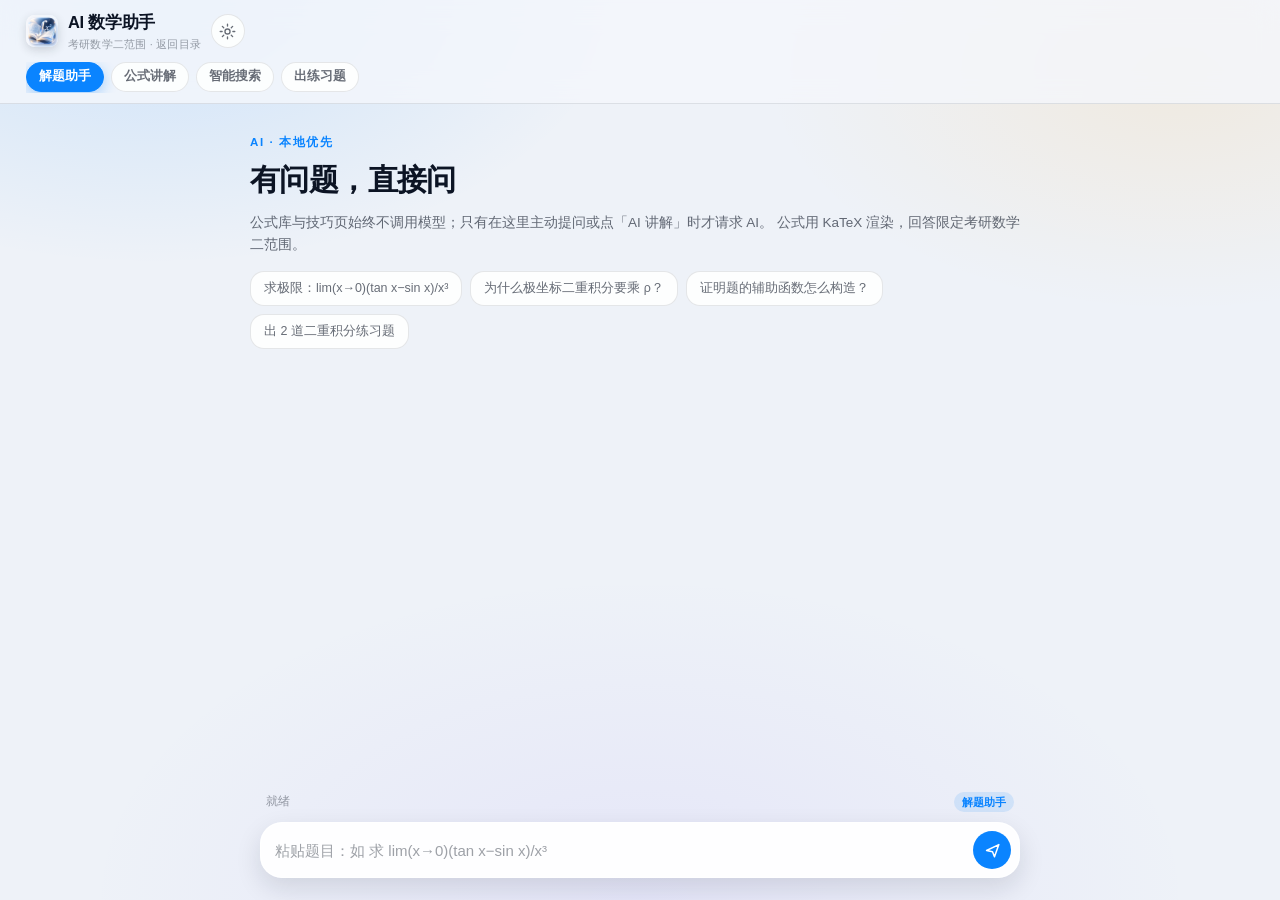
==== ai.html @ 8aa5bb27 "feat: 新增 AI 数学助手（公式讲解/解题/智能搜索/练习）+ 轻量代理（Node & Cloudflare Worker），密钥仅服务端；导航4tab、章节胶囊当前置顶、技巧页顶导航、动画限流" ====
<!DOCTYPE html>
<html lang="zh-CN">
<head>
  <meta charset="UTF-8">
  <meta name="viewport" content="width=device-width, initial-scale=1, viewport-fit=cover, maximum-scale=5">
  <title>AI 助手 · 考研数学二公式大全</title>
  <meta name="description" content="AI 数学学习助手：公式讲解、解题步骤、智能搜索与练习题生成（考研数学二范围）。">
  <meta name="format-detection" content="telephone=no">
  <meta name="apple-mobile-web-app-capable" content="yes">
  <meta name="mobile-web-app-capable" content="yes">
  <meta name="apple-mobile-web-app-status-bar-style" content="default">
  <meta name="apple-mobile-web-app-title" content="数学二公式">
  <link rel="manifest" href="manifest.webmanifest">
  <link rel="icon" type="image/png" href="assets/icon-180.png?v=3">
  <link rel="apple-touch-icon" sizes="180x180"
        href="https://jasonhan007.github.io/kaoyan-math2-formulas-v3/assets/icon-180.png?v=3">
  <meta name="theme-color" content="#eef2f8">
  <link rel="stylesheet" href="vendor/katex.min.css">
  <script defer src="vendor/katex.min.js"></script>
  <link rel="stylesheet" href="styles.css">
  <link rel="stylesheet" href="ai.css">
</head>
<body data-page="ai">

  <header class="topbar" id="topbar">
    <div class="topbar-row">
      <div class="brand">
        <a href="index.html" aria-label="返回目录" style="display:flex;align-items:center;gap:10px;color:inherit">
          <img class="brand-icon" src="assets/icon-180.png" alt="" width="32" height="32">
          <div>
            <h1>AI 数学助手</h1>
            <p class="sub">考研数学二范围 · 返回目录</p>
          </div>
        </a>
      </div>
      <button class="icon-btn" id="settingsBtn" aria-label="设置">
        <svg viewBox="0 0 24 24" width="19" height="19" fill="none" stroke="currentColor" stroke-width="1.7" stroke-linecap="round"><circle cx="12" cy="12" r="3.2"/><path d="M12 2.8v2.4M12 18.8v2.4M2.8 12h2.4M18.8 12h2.4M5.5 5.5l1.7 1.7M16.8 16.8l1.7 1.7M18.5 5.5l-1.7 1.7M7.2 16.8l-1.7 1.7"/></svg>
      </button>
    </div>
    <nav class="topbar-row chips-row" id="modeRow" aria-label="功能选择">
      <button class="chip active" data-mode="solve">解题助手</button>
      <button class="chip" data-mode="explain">公式讲解</button>
      <button class="chip" data-mode="search">智能搜索</button>
      <button class="chip" data-mode="practice">出练习题</button>
    </nav>
  </header>

  <main class="ai-main" id="chatLog">
    <div class="ai-intro">
      <p class="hero-kicker">AI · 本地优先</p>
      <h2>有问题，直接问</h2>
      <p class="ai-intro-desc">公式库与技巧页始终不调用模型；只有在这里主动提问或点「AI 讲解」时才请求 AI。
        公式用 KaTeX 渲染，回答限定考研数学二范围。</p>
      <div class="ai-examples" id="examples">
        <button data-fill="求极限：lim(x→0) (tan x − sin x)/x³">求极限：lim(x→0)(tan x−sin x)/x³</button>
        <button data-fill="为什么极坐标二重积分要乘 ρ？">为什么极坐标二重积分要乘 ρ？</button>
        <button data-fill="帮我讲清楚「辅助函数构造」在证明题里怎么用">证明题的辅助函数怎么构造？</button>
        <button data-fill="出 2 道二重积分的练习题">出 2 道二重积分练习题</button>
      </div>
    </div>
  </main>

  <div class="ai-statusbar">
    <span id="aiStatus">就绪</span>
    <span class="ai-status-right">
      <span class="ai-badge" id="modeBadge">解题助手</span>
      <span class="ai-badge" id="proxyBadge" hidden>模拟</span>
    </span>
  </div>

  <div class="ai-composer" id="composer">
    <div class="ai-composer-inner">
      <textarea id="aiInput" rows="1" placeholder="输入题目或问题…（⌘/Ctrl + Enter 发送）" spellcheck="false"></textarea>
      <button class="ai-send" id="sendBtn" aria-label="发送">
        <svg viewBox="0 0 24 24" width="19" height="19" fill="none" stroke="currentColor" stroke-width="1.9" stroke-linecap="round" stroke-linejoin="round"><path d="M4.5 12 20 4.5 14.5 20 12 13.5 4.5 12z"/></svg>
      </button>
      <button class="ai-stop" id="stopBtn" aria-label="停止" hidden>
        <svg viewBox="0 0 24 24" width="16" height="16" fill="currentColor"><rect x="7" y="7" width="10" height="10" rx="2"/></svg>
      </button>
    </div>
  </div>

  <nav class="tabbar" aria-label="主导航">
    <a class="tab" href="index.html">
      <svg viewBox="0 0 24 24" width="20" height="20" fill="none" stroke="currentColor" stroke-width="1.7" stroke-linecap="round" stroke-linejoin="round"><path d="M4.5 6.5h15M4.5 12h15M4.5 17.5h9"/></svg>
      <span>目录</span>
    </a>
    <a class="tab" href="tips.html">
      <svg viewBox="0 0 24 24" width="20" height="20" fill="none" stroke="currentColor" stroke-width="1.7" stroke-linecap="round" stroke-linejoin="round"><path d="M12 3.5v2M12 18.5v2M4.5 12h-2M21.5 12h-2M6.6 6.6 5.2 5.2M18.8 18.8l-1.4-1.4M17.4 6.6l1.4-1.4M5.2 18.8l1.4-1.4"/><circle cx="12" cy="12" r="3.6"/></svg>
      <span>技巧</span>
    </a>
    <a class="tab active" href="ai.html">
      <svg viewBox="0 0 24 24" width="20" height="20" fill="none" stroke="currentColor" stroke-width="1.7" stroke-linecap="round" stroke-linejoin="round"><path d="M12 4.2l1.7 4.4 4.4 1.7-4.4 1.7-1.7 4.4-1.7-4.4L5.9 10.3l4.4-1.7z"/><path d="M18.4 15.6l.8 2 2 .8-2 .8-.8 2-.8-2-2-.8 2-.8z"/></svg>
      <span>AI</span>
    </a>
    <a class="tab" href="favorites.html">
      <svg viewBox="0 0 24 24" width="20" height="20" fill="none" stroke="currentColor" stroke-width="1.7" stroke-linejoin="round"><path d="M12 20.3s-7.4-4.6-9.2-9A5.1 5.1 0 0 1 12 6.4a5.1 5.1 0 0 1 9.2 4.9c-1.8 4.4-9.2 9-9.2 9z"/></svg>
      <span>收藏</span>
      <em class="tab-badge" id="favBadge" hidden>0</em>
    </a>
  </nav>

  <!-- 设置弹层 -->
  <div class="sheet-mask" id="sheetMask" hidden></div>
  <div class="sheet" id="sheet" hidden aria-label="AI 设置">
    <div class="sheet-grip"></div>
    <div class="sheet-head">
      <h3>AI 设置</h3>
      <button class="ghost-btn" id="sheetClose">关闭</button>
    </div>
    <div class="sheet-body">
      <label class="field">
        <span>代理地址</span>
        <input id="cfgProxy" type="url" placeholder="留空 = 同源 /api/chat；线上填 https://你的worker.workers.dev/api/chat" autocomplete="off">
        <em>API Key 只保存在服务端；这里只填代理地址。</em>
      </label>
      <label class="field">
        <span>访问口令（可选）</span>
        <input id="cfgToken" type="text" placeholder="Worker 设置了 APP_TOKEN 时填写" autocomplete="off">
        <em>对应请求头 x-app-token，防止他人白用你的额度。</em>
      </label>
      <label class="field">
        <span>单次输出上限 max_tokens</span>
        <input id="cfgTokens" type="number" min="200" max="1200" step="100" value="800">
        <em>越大越贵越慢；公式讲解 600~800、解题 800~1000 足够。</em>
      </label>
      <div class="field-row">
        <button class="ghost-btn" id="clearCache">清空答案缓存</button>
        <button class="ghost-btn primary" id="saveCfg">保存</button>
      </div>
      <p class="field-note" id="cfgNote"></p>
    </div>
  </div>

  <script src="data.js"></script>
  <script src="ai.js"></script>
</body>
</html>
---- styles.css ----
/* ============================================================
   考研数学二公式大全 · 样式（浅色 · 简洁版）
   首页目录 / 章节页 / 收藏页 共用
   ============================================================ */

:root {
  --bg: #eef2f8;
  --bg-blob-1: rgba(10, 132, 255, 0.14);
  --bg-blob-2: rgba(255, 159, 10, 0.10);
  --bg-blob-3: rgba(120, 86, 255, 0.08);
  --ink: #0c1424;
  --ink-2: rgba(12, 20, 36, 0.62);
  --ink-3: rgba(12, 20, 36, 0.40);
  --card: rgba(255, 255, 255, 0.87);
  --card-border: rgba(255, 255, 255, 0.95);
  --hairline: rgba(12, 20, 36, 0.10);
  --glass: rgba(244, 247, 252, 0.80);
  --accent: #0a84ff;
  --accent-soft: rgba(10, 132, 255, 0.12);
  --gold: #ff9f0a;
  --gold-soft: rgba(255, 159, 10, 0.14);
  --teal: #30b0c7;
  --teal-soft: rgba(48, 176, 199, 0.14);
  --shadow: 0 4px 14px rgba(16, 24, 40, 0.08);
  --shadow-lg: 0 10px 26px rgba(16, 24, 40, 0.12);
  --tabbar-glass: rgba(255, 255, 255, 0.45);
  --tabbar-border: rgba(255, 255, 255, 0.6);
  --radius: 20px;
  --top-h: 120px;
  --sidebar-w: 236px;
  --tabbar-h: 62px;
  --font: -apple-system, BlinkMacSystemFont, "SF Pro Text", "SF Pro Display",
    "PingFang SC", "Hiragino Sans GB", "Microsoft YaHei", "Segoe UI", sans-serif;
}

* { box-sizing: border-box; -webkit-tap-highlight-color: transparent; }

[hidden] { display: none !important; }

html { scroll-behavior: smooth; }

/* 背景光斑直接画在 body（随根元素提升为画布背景，滚动时不重绘，避免 fixed 装饰层） */
body {
  margin: 0;
  font-family: var(--font);
  background-color: var(--bg);
  background-image:
    radial-gradient(52% 42% at 12% 0%, var(--bg-blob-1), transparent 70%),
    radial-gradient(46% 38% at 92% 8%, var(--bg-blob-2), transparent 70%),
    radial-gradient(60% 50% at 50% 100%, var(--bg-blob-3), transparent 72%);
  color: var(--ink);
  font-size: 15px;
  line-height: 1.55;
  -webkit-font-smoothing: antialiased;
  min-height: 100vh;
  overflow-x: hidden;
}

button { font-family: inherit; touch-action: manipulation; }

a { color: var(--accent); text-decoration: none; }

.chip, .dir-row, .tab, .fav-btn, .ghost-btn, .clear-btn { touch-action: manipulation; }

/* ============ 顶栏 ============ */
.topbar {
  position: sticky;
  top: 0;
  z-index: 50;
  background: var(--glass);
  -webkit-backdrop-filter: blur(14px);
  backdrop-filter: blur(14px);
  border-bottom: 0.5px solid var(--hairline);
  padding: calc(env(safe-area-inset-top, 0px) + 10px) 16px 10px;
}

.topbar-row { display: flex; align-items: center; gap: 10px; }

.brand { display: flex; align-items: center; gap: 10px; min-width: 0; }

.brand-icon {
  width: 32px;
  height: 32px;
  border-radius: 8.5px;
  box-shadow: 0 3px 10px rgba(16, 24, 40, 0.16);
}

.brand h1 {
  margin: 0;
  font-size: 16.5px;
  font-weight: 700;
  letter-spacing: -0.3px;
  white-space: nowrap;
  overflow: hidden;
  text-overflow: ellipsis;
}

.brand .sub {
  margin: 0;
  font-size: 11px;
  color: var(--ink-3);
  letter-spacing: 0.2px;
}

/* 搜索 */
.search-row { margin-top: 9px; }

.search-box {
  flex: 1;
  display: flex;
  align-items: center;
  gap: 7px;
  height: 36px;
  padding: 0 12px;
  border-radius: 12px;
  background: rgba(12, 20, 36, 0.06);
  border: 0.5px solid transparent;
  color: var(--ink-3);
  transition: background 0.2s, border-color 0.2s;
}

.search-box:focus-within {
  background: #ffffff;
  border-color: var(--accent);
}

.search-box input {
  flex: 1;
  min-width: 0;
  border: 0;
  outline: 0;
  background: transparent;
  color: var(--ink);
  font-size: 15px;
  font-family: inherit;
}

.search-box input::placeholder { color: var(--ink-3); }
.search-box input::-webkit-search-cancel-button { display: none; }

.clear-btn {
  border: 0;
  background: var(--ink-3);
  color: #fff;
  width: 17px;
  height: 17px;
  border-radius: 50%;
  display: grid;
  place-items: center;
  padding: 0;
  cursor: pointer;
}

.result-chip {
  flex-shrink: 0;
  font-size: 11.5px;
  font-weight: 600;
  color: var(--accent);
  background: var(--accent-soft);
  padding: 4px 9px;
  border-radius: 999px;
  white-space: nowrap;
}

/* 章节胶囊 */
.chips-row {
  margin-top: 9px;
  gap: 7px;
  overflow-x: auto;
  scrollbar-width: none;
  overscroll-behavior-x: contain;
  padding-bottom: 1px;
}

.chips-row::-webkit-scrollbar { display: none; }

.chip {
  flex-shrink: 0;
  border: 0.5px solid var(--hairline);
  background: var(--card);
  color: var(--ink-2);
  font-size: 12.5px;
  font-weight: 600;
  padding: 5.5px 12px;
  border-radius: 999px;
  cursor: pointer;
  transition: background-color 0.2s ease, color 0.2s ease, border-color 0.2s ease, transform 0.15s ease;
  white-space: nowrap;
}

.chip:active { transform: scale(0.95); }

.chip.active {
  background: var(--accent);
  border-color: var(--accent);
  color: #fff;
  box-shadow: 0 4px 14px rgba(10, 132, 255, 0.32);
}

/* ============ 布局 ============ */
.layout {
  max-width: 1180px;
  margin: 0 auto;
  display: flex;
  gap: 30px;
  padding: 0 18px;
}

.content {
  flex: 1;
  min-width: 0;
  max-width: 800px;
  margin: 0 auto;
  padding-bottom: calc(var(--tabbar-h) + 46px + env(safe-area-inset-bottom, 0px));
}

/* ============ 首页 ============ */
.hero { padding: 34px 4px 6px; }

.hero-kicker {
  margin: 0 0 6px;
  font-size: 11.5px;
  font-weight: 700;
  letter-spacing: 1.6px;
  color: var(--accent);
}

.hero h1 {
  margin: 0 0 8px;
  font-size: 30px;
  line-height: 1.18;
  letter-spacing: -0.7px;
  font-weight: 800;
}

.hero-desc {
  margin: 0;
  font-size: 14px;
  color: var(--ink-2);
}

.hero-stats { display: flex; gap: 8px; margin-top: 14px; flex-wrap: wrap; }

.stat {
  font-size: 12px;
  color: var(--ink-2);
  background: var(--card);
  border: 0.5px solid var(--card-border);
  padding: 5px 12px;
  border-radius: 999px;
  box-shadow: var(--shadow);
}

.stat b { color: var(--accent); font-weight: 800; margin-right: 2px; }

/* 目录 */
.directory { margin-top: 26px; }

.dir-group { margin-bottom: 26px; }

.dir-group h2 {
  margin: 0 0 4px;
  padding: 0 6px;
  font-size: 13px;
  font-weight: 800;
  letter-spacing: 1.4px;
  color: var(--ink-3);
}

.dir-row {
  display: flex;
  align-items: center;
  gap: 13px;
  padding: 15px 16px;
  margin-top: 10px;
  background: var(--card);
  border: 0.5px solid var(--card-border);
  border-radius: var(--radius);
  box-shadow: var(--shadow);
  color: var(--ink);
  transition: transform 0.18s ease, box-shadow 0.18s ease;
}

.dir-row:active { transform: scale(0.985); }

@media (hover: hover) {
  .dir-row:hover { box-shadow: var(--shadow-lg); }
}

.dir-num {
  flex-shrink: 0;
  width: 34px;
  height: 34px;
  border-radius: 11px;
  background: var(--accent-soft);
  color: var(--accent);
  font-size: 13px;
  font-weight: 800;
  display: grid;
  place-items: center;
  font-variant-numeric: tabular-nums;
}

.dir-main { flex: 1; min-width: 0; }

.dir-main b {
  display: block;
  font-size: 15.5px;
  font-weight: 700;
  letter-spacing: -0.2px;
}

.dir-main em {
  font-style: normal;
  font-size: 12px;
  color: var(--ink-3);
}

.dir-count {
  font-size: 12.5px;
  color: var(--ink-3);
  font-variant-numeric: tabular-nums;
  white-space: nowrap;
}

.dir-chevron { color: var(--ink-3); flex-shrink: 0; }

.dir-num.tip { background: var(--gold-soft); color: var(--gold); }
.dir-num.ai { background: var(--accent-soft); color: var(--accent); font-size: 11px; letter-spacing: 0.5px; }

/* 卡片上的 AI 讲解按钮 */
.card-ai {
  flex-shrink: 0;
  width: 26px;
  height: 26px;
  margin: -2px 2px 0 0;
  border-radius: 50%;
  background: var(--accent-soft);
  color: var(--accent);
  display: grid;
  place-items: center;
  touch-action: manipulation;
  transition: transform 0.15s ease, background 0.2s ease;
}

.card-ai:active { transform: scale(0.88); }

@media (hover: hover) {
  .card-ai:hover { background: var(--accent); color: #fff; }
}

/* ============ 做题技巧 ============ */
.tip-group { margin-top: 26px; scroll-margin-top: calc(var(--top-h) + 14px); }

.tip-head {
  display: flex;
  align-items: baseline;
  gap: 10px;
  padding: 0 4px 6px;
}

.tip-head h2 {
  margin: 0;
  font-size: 20px;
  font-weight: 800;
  letter-spacing: -0.4px;
}

.tip-note {
  font-size: 11.5px;
  font-weight: 600;
  color: var(--accent);
  background: var(--accent-soft);
  padding: 2.5px 9px;
  border-radius: 999px;
}

.tip-sub {
  margin: 6px 0 0;
  font-size: 12.5px;
  color: var(--ink-3);
}

.tip-steps {
  margin: 9px 0 0;
  padding-left: 1.15em;
  font-size: 13.5px;
  line-height: 1.68;
  color: var(--ink-2);
}

.tip-steps li { margin: 5px 0; }

.tip-steps li::marker { color: var(--accent); font-weight: 700; }

/* ============ 页面小标题（章节页 / 收藏页） ============ */
.page-head { padding: 24px 4px 2px; }

.page-head .crumb {
  margin: 0 0 4px;
  font-size: 12px;
  font-weight: 700;
  letter-spacing: 1.2px;
  color: var(--accent);
}

.page-head h2 {
  margin: 0;
  font-size: 25px;
  font-weight: 800;
  letter-spacing: -0.5px;
}

.page-head .meta {
  margin: 5px 0 0;
  font-size: 13px;
  color: var(--ink-3);
}

.banner {
  margin: 14px 0 0;
  padding: 11px 14px;
  border-radius: 14px;
  background: var(--gold-soft);
  color: var(--ink-2);
  font-size: 13px;
  border: 0.5px solid var(--hairline);
}

/* ============ 公式卡片 ============ */
.cards { display: flex; flex-direction: column; gap: 13px; margin-top: 16px; }

.card {
  background: var(--card);
  border: 0.5px solid var(--card-border);
  border-radius: var(--radius);
  padding: 15px 16px 14px;
  box-shadow: var(--shadow);
  /* 屏外卡片跳过渲染（不支持的浏览器自动忽略），首屏更快 */
  content-visibility: auto;
  contain-intrinsic-size: auto 380px;
  opacity: 0;
  transform: translateY(12px);
  animation: fadeUp 0.45s cubic-bezier(0.22, 0.9, 0.3, 1) forwards;
  scroll-margin-top: calc(var(--top-h) + 44px);
}

@keyframes fadeUp { to { opacity: 1; transform: none; } }

@media (prefers-reduced-motion: reduce) {
  .card { animation: none; opacity: 1; transform: none; }
  html { scroll-behavior: auto; }
}

.card-head { display: flex; align-items: flex-start; gap: 10px; }

.card-idx {
  flex-shrink: 0;
  min-width: 26px;
  height: 22px;
  padding: 0 6px;
  border-radius: 7px;
  background: var(--accent-soft);
  color: var(--accent);
  font-size: 11.5px;
  font-weight: 800;
  display: grid;
  place-items: center;
  font-variant-numeric: tabular-nums;
  margin-top: 1px;
}

.card-name {
  margin: 0;
  flex: 1;
  font-size: 15px;
  font-weight: 700;
  letter-spacing: -0.2px;
  line-height: 1.4;
}

.fav-btn {
  flex-shrink: 0;
  border: 0;
  background: transparent;
  color: var(--ink-3);
  width: 30px;
  height: 30px;
  margin: -4px -6px 0 0;
  display: grid;
  place-items: center;
  cursor: pointer;
  transition: transform 0.2s, color 0.2s;
}

.fav-btn:active { transform: scale(0.82); }
.fav-btn.on { color: var(--gold); }
.fav-btn.on svg path { fill: var(--gold); }
.fav-btn.pop { animation: pop 0.4s cubic-bezier(0.3, 1.6, 0.5, 1); }

@keyframes pop { 40% { transform: scale(1.3); } }

.src-link {
  display: inline-block;
  margin-top: 8px;
  font-size: 12px;
  color: var(--accent);
  background: var(--accent-soft);
  padding: 3px 10px;
  border-radius: 999px;
}

/* 公式 */
.formula {
  position: relative;
  margin-top: 9px;
  padding: 11px 10px 8px;
  border-radius: 14px;
  background: rgba(12, 20, 36, 0.045);
  overflow-x: auto;
  overflow-y: hidden;
  -webkit-overflow-scrolling: touch;
}

.formula .katex-display {
  margin: 0.35em 0;
  overflow-x: auto;
  overflow-y: hidden;
  padding: 2px 2px 4px;
  text-align: left;
}

.formula .katex { font-size: 1.06em; }
.formula .katex-display > .katex { white-space: nowrap; text-align: left; }
.formula .raw { font-size: 13px; color: var(--ink-2); white-space: pre-wrap; word-break: break-all; }

.formula.ovf::after {
  content: "";
  position: absolute;
  top: 0;
  right: 0;
  bottom: 0;
  width: 34px;
  pointer-events: none;
  border-radius: 0 14px 14px 0;
  background: linear-gradient(to left, rgba(242, 245, 250, 0.95), rgba(242, 245, 250, 0));
}

/* 条件 / 易错 */
.note {
  margin: 9px 0 0;
  font-size: 13px;
  line-height: 1.62;
  color: var(--ink-2);
  display: flex;
  gap: 8px;
  align-items: flex-start;
}

.note .tag {
  flex-shrink: 0;
  font-size: 10.5px;
  font-weight: 800;
  padding: 2.5px 7px;
  border-radius: 6px;
  letter-spacing: 0.5px;
  margin-top: 2px;
}

.note.cond .tag { background: var(--teal-soft); color: var(--teal); }
.note.warn { color: var(--ink); }
.note.warn .tag { background: var(--gold-soft); color: var(--gold); }

mark {
  background: rgba(255, 159, 10, 0.35);
  color: inherit;
  border-radius: 3px;
  padding: 0 1px;
}

/* ============ 空状态 / 页脚 ============ */
.empty {
  text-align: center;
  padding: 70px 20px;
  color: var(--ink-3);
}

.empty p { margin: 12px 0 16px; font-size: 15px; }

.ghost-btn {
  display: inline-block;
  border: 0.5px solid var(--hairline);
  background: var(--card);
  color: var(--accent);
  font-size: 13.5px;
  font-weight: 600;
  padding: 8px 18px;
  border-radius: 999px;
  cursor: pointer;
  text-decoration: none;
}

.ghost-btn:active { transform: scale(0.96); }

.page-foot {
  margin-top: 44px;
  padding: 18px 6px 8px;
  border-top: 0.5px solid var(--hairline);
  font-size: 12px;
  color: var(--ink-3);
  text-align: center;
}

.page-foot p { margin: 3px 0; }

/* ============ 桌面侧栏目录 ============ */
.toc {
  display: none;
  width: var(--sidebar-w);
  flex-shrink: 0;
  position: sticky;
  top: calc(var(--top-h) + 14px);
  align-self: flex-start;
  max-height: calc(100vh - var(--top-h) - 30px);
  overflow-y: auto;
  scrollbar-width: thin;
  padding: 14px 0 20px;
}

.toc-title {
  font-size: 11px;
  font-weight: 800;
  letter-spacing: 1.4px;
  color: var(--ink-3);
  margin: 0 0 8px 10px;
}

.toc-group {
  margin: 14px 0 5px;
  padding: 0 10px;
  font-size: 11.5px;
  font-weight: 800;
  color: var(--ink);
  letter-spacing: 0.6px;
}

.toc a {
  display: flex;
  align-items: center;
  gap: 8px;
  padding: 7px 10px;
  border-radius: 10px;
  color: var(--ink-2);
  font-size: 13.5px;
  font-weight: 500;
  transition: all 0.18s;
}

.toc a:hover { background: var(--card); color: var(--ink); }

.toc a.active {
  background: var(--accent-soft);
  color: var(--accent);
  font-weight: 700;
}

/* ============ 底部胶囊 dock ============ */
.tabbar {
  position: fixed;
  left: 50%;
  transform: translateX(-50%);
  bottom: calc(10px + env(safe-area-inset-bottom, 0px));
  width: min(340px, calc(100% - 32px));
  height: var(--tabbar-h);
  display: flex;
  z-index: 60;
  background: var(--tabbar-glass);
  -webkit-backdrop-filter: blur(16px);
  backdrop-filter: blur(16px);
  border: 0.5px solid var(--tabbar-border);
  border-radius: 999px;
  box-shadow: var(--shadow-lg);
  padding: 6px;
}

.tab {
  flex: 1;
  border: 0;
  background: transparent;
  color: var(--ink-3);
  display: flex;
  flex-direction: column;
  align-items: center;
  justify-content: center;
  gap: 1px;
  font-size: 10.5px;
  font-weight: 600;
  border-radius: 999px;
  cursor: pointer;
  position: relative;
  transition: color 0.2s, background 0.25s;
  text-decoration: none;
}

.tab.active {
  color: var(--accent);
  background: var(--accent-soft);
}

.tab-badge {
  position: absolute;
  top: 5px;
  right: calc(50% - 26px);
  min-width: 15px;
  height: 15px;
  padding: 0 4px;
  border-radius: 999px;
  background: var(--gold);
  color: #fff;
  font-size: 9.5px;
  font-weight: 800;
  font-style: normal;
  display: grid;
  place-items: center;
}

/* ============ 响应式 ============ */
@media (min-width: 768px) {
  .hero h1 { font-size: 34px; }
  .content { max-width: 720px; }
  .card { padding: 17px 19px 16px; }
  .formula .katex { font-size: 1.1em; }
}

@media (min-width: 1024px) {
  .topbar { padding-left: 26px; padding-right: 26px; }
  .layout { padding: 0 26px; gap: 34px; }
  .toc { display: block; }
  .tabbar { display: none; }
  .content { padding-bottom: 60px; max-width: 760px; margin: 0; }
  .layout.no-toc .content { margin: 0 auto; max-width: 820px; }
}

@media (max-width: 400px) {
  .brand h1 { font-size: 15.5px; }
  .hero h1 { font-size: 26px; }
}
---- ai.css ----
/* ============================================================
   AI 数学助手 · 样式（延续 iOS 风格，尽量轻量）
   ============================================================ */

.icon-btn {
  width: 34px;
  height: 34px;
  border-radius: 50%;
  border: 0.5px solid var(--hairline);
  background: var(--card);
  color: var(--ink-2);
  display: grid;
  place-items: center;
  cursor: pointer;
  touch-action: manipulation;
  transition: transform 0.18s ease, background 0.2s ease;
}
.icon-btn:active { transform: scale(0.9); }

/* 模式胶囊行复用 .chips-row */
#modeRow .chip.active { background: var(--accent); color: #fff; }

/* ---------------- 主区 ---------------- */
.ai-main {
  max-width: 820px;
  margin: 0 auto;
  padding: 18px 16px 240px;
}

.ai-intro { padding: 12px 4px 4px; }

.ai-intro h2 {
  margin: 4px 0 8px;
  font-size: 26px;
  letter-spacing: -0.6px;
  font-weight: 800;
}

.ai-intro-desc {
  margin: 0;
  font-size: 13.5px;
  color: var(--ink-2);
  line-height: 1.66;
}

.ai-examples {
  display: flex;
  flex-wrap: wrap;
  gap: 8px;
  margin-top: 14px;
}

.ai-examples button {
  border: 0.5px solid var(--hairline);
  background: var(--card);
  color: var(--ink-2);
  font-size: 12.5px;
  padding: 8px 13px;
  border-radius: 14px;
  cursor: pointer;
  text-align: left;
  touch-action: manipulation;
  transition: transform 0.15s ease, background 0.2s ease;
}
.ai-examples button:active { transform: scale(0.97); background: var(--accent-soft); }

/* ---------------- 消息 ---------------- */
.msg { display: flex; margin-top: 14px; }
.msg-user { justify-content: flex-end; }

.bubble {
  max-width: 92%;
  border-radius: 18px;
  padding: 11px 14px;
  font-size: 14.5px;
  line-height: 1.7;
  word-break: break-word;
  overflow-wrap: anywhere;
}

.msg-user .bubble {
  background: var(--accent);
  color: #fff;
  border-bottom-right-radius: 6px;
  white-space: pre-wrap;
}

.msg-ai .bubble {
  background: var(--card);
  border: 0.5px solid var(--card-border);
  box-shadow: var(--shadow);
  border-bottom-left-radius: 6px;
  max-width: 100%;
  width: 100%;
}

.msg-body { font-size: 14.5px; line-height: 1.72; }
.msg-body p, .md-p { margin: 0 0 9px; }
.msg-body p:last-child { margin-bottom: 0; }

.md-list { margin: 0 0 9px; padding-left: 1.2em; }
.md-list li { margin: 4px 0; }
.md-list li::marker { color: var(--accent); font-weight: 700; }

.md-inline-math { white-space: nowrap; }
.md-block-math {
  margin: 6px 0 10px;
  overflow-x: auto;
  overflow-y: hidden;
  padding: 2px 0 4px;
  -webkit-overflow-scrolling: touch;
}
.md-block-math .katex-display { margin: 0.2em 0; text-align: left; }

.msg-stream {
  white-space: pre-wrap;
  color: var(--ink-2);
  font-size: 14px;
  line-height: 1.7;
}

.msg-info {
  margin-top: 8px;
  padding-top: 7px;
  border-top: 0.5px solid var(--hairline);
  font-size: 11.5px;
  color: var(--ink-3);
  font-variant-numeric: tabular-nums;
}

.msg-error {
  color: #c0392b;
  font-size: 13.5px;
  line-height: 1.6;
}
.msg-error-detail {
  margin-top: 6px;
  font-size: 11.5px;
  color: var(--ink-3);
  word-break: break-all;
}

/* 本地命中结果 */
.local-head {
  margin: 0 0 8px;
  font-size: 12.5px;
  font-weight: 700;
  color: var(--teal);
}

.local-card {
  display: flex;
  flex-direction: column;
  gap: 2px;
  padding: 10px 12px;
  margin-bottom: 8px;
  border-radius: 14px;
  background: rgba(12, 20, 36, 0.045);
  color: var(--ink);
  text-decoration: none;
}
.local-card b { font-size: 14px; }
.local-card em { font-style: normal; font-size: 11.5px; color: var(--ink-3); }
.local-snip { font-size: 12.5px; color: var(--ink-2); }

.local-ask { margin-top: 4px; }

/* ---------------- 状态条 ---------------- */
.ai-statusbar {
  position: fixed;
  left: 50%;
  transform: translateX(-50%);
  bottom: calc(var(--tabbar-h) + 16px + env(safe-area-inset-bottom, 0px));
  width: min(820px, calc(100% - 24px));
  display: flex;
  align-items: center;
  justify-content: space-between;
  gap: 8px;
  padding: 0 6px;
  font-size: 11.5px;
  color: var(--ink-3);
  pointer-events: none;
  z-index: 45;
}

.ai-status-right { display: flex; gap: 6px; }

.ai-badge {
  font-size: 10.5px;
  font-weight: 700;
  padding: 2px 8px;
  border-radius: 999px;
  background: var(--accent-soft);
  color: var(--accent);
}
.ai-badge[hidden] { display: none !important; }

/* ---------------- 输入区 ---------------- */
.ai-composer {
  position: fixed;
  left: 50%;
  transform: translateX(-50%);
  bottom: calc(var(--tabbar-h) + 26px + env(safe-area-inset-bottom, 0px));
  width: min(820px, calc(100% - 20px));
  z-index: 55;
}

.ai-composer-inner {
  display: flex;
  align-items: flex-end;
  gap: 8px;
  padding: 8px 8px 8px 14px;
  border-radius: 22px;
  background: rgba(255, 255, 255, 0.94);
  border: 0.5px solid var(--card-border);
  box-shadow: var(--shadow-lg);
}

.ai-composer textarea {
  flex: 1;
  border: 0;
  outline: 0;
  resize: none;
  background: transparent;
  font-family: inherit;
  font-size: 15px;
  line-height: 1.5;
  color: var(--ink);
  max-height: 140px;
  padding: 7px 0;
}

.ai-composer textarea::placeholder { color: var(--ink-3); }

.ai-send, .ai-stop {
  flex-shrink: 0;
  width: 38px;
  height: 38px;
  border-radius: 50%;
  border: 0;
  display: grid;
  place-items: center;
  cursor: pointer;
  touch-action: manipulation;
  transition: transform 0.15s ease;
}
.ai-send { background: var(--accent); color: #fff; }
.ai-stop { background: var(--ink-3); color: #fff; }
.ai-send:active, .ai-stop:active { transform: scale(0.9); }

/* ---------------- 设置弹层 ---------------- */
.sheet-mask {
  position: fixed;
  inset: 0;
  background: rgba(4, 8, 16, 0.42);
  z-index: 70;
  animation: aiFade 0.22s ease;
}
.sheet {
  position: fixed;
  left: 0;
  right: 0;
  bottom: 0;
  z-index: 71;
  background: var(--card-solid, #fff);
  border-radius: 22px 22px 0 0;
  padding: 8px 18px calc(20px + env(safe-area-inset-bottom, 0px));
  max-height: 82vh;
  display: flex;
  flex-direction: column;
  animation: aiUp 0.3s cubic-bezier(0.22, 0.9, 0.3, 1);
}
.sheet-grip {
  width: 38px;
  height: 4.5px;
  border-radius: 3px;
  background: var(--hairline);
  margin: 4px auto 8px;
}
.sheet-head {
  display: flex;
  align-items: center;
  justify-content: space-between;
  padding-bottom: 8px;
  border-bottom: 0.5px solid var(--hairline);
}
.sheet-head h3 { margin: 0; font-size: 17px; font-weight: 700; }
.sheet-body { overflow-y: auto; padding: 12px 2px 4px; }

.field { display: block; margin-bottom: 16px; }
.field > span { display: block; font-size: 13px; font-weight: 700; margin-bottom: 6px; }
.field input {
  width: 100%;
  box-sizing: border-box;
  border: 0.5px solid var(--hairline);
  border-radius: 12px;
  padding: 10px 12px;
  font-size: 14px;
  font-family: inherit;
  background: rgba(12, 20, 36, 0.04);
  color: var(--ink);
  outline: none;
}
.field input:focus { border-color: var(--accent); background: #fff; }
.field em {
  display: block;
  margin-top: 5px;
  font-style: normal;
  font-size: 11.5px;
  color: var(--ink-3);
  line-height: 1.5;
}

.field-row { display: flex; gap: 10px; justify-content: flex-end; }
.ghost-btn.primary { background: var(--accent); color: #fff; border-color: transparent; }

.field-note {
  margin: 12px 0 0;
  font-size: 11.5px;
  color: var(--ink-3);
  line-height: 1.6;
  word-break: break-all;
}

@keyframes aiUp { from { transform: translateY(60%); opacity: 0.4; } }
@keyframes aiFade { from { opacity: 0; } }

@media (prefers-reduced-motion: reduce) {
  .sheet, .sheet-mask { animation: none; }
}

/* ---------------- 桌面端 ---------------- */
@media (min-width: 1024px) {
  .ai-main { padding-bottom: 130px; }
  .ai-composer {
    bottom: 22px;
    width: min(760px, calc(100% - 40px));
  }
  .ai-statusbar {
    bottom: 88px;
    width: min(760px, calc(100% - 40px));
  }
  .ai-intro h2 { font-size: 30px; }
  .bubble { font-size: 15px; }
}

@media (max-width: 400px) {
  .ai-intro h2 { font-size: 23px; }
}

/* Markdown 引用 */
.md-quote {
  margin: 8px 0;
  padding: 7px 11px;
  border-left: 3px solid var(--accent);
  border-radius: 0 10px 10px 0;
  background: rgba(10, 132, 255, 0.06);
  color: var(--ink-2);
  font-size: 13.5px;
  line-height: 1.6;
}
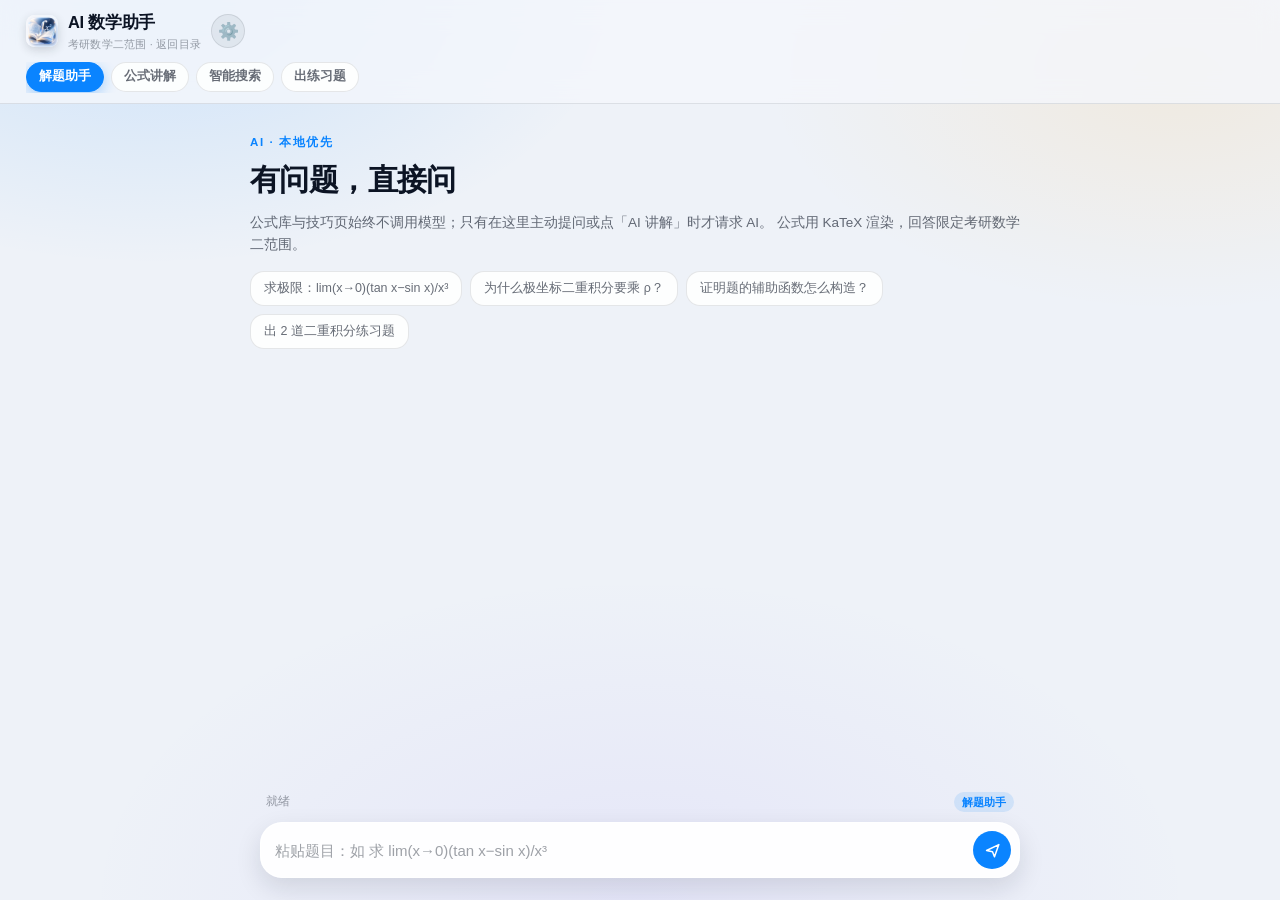
==== commit 139c288e: "feat(ai): 设置面板加入「怎么填 API」指引与零成本测试连接（GET 健康探针），齿轮改用 ⚙️；新增 start-ai.cmd 一键本地启动" ====
--- a/ai.html
+++ b/ai.html
@@ -34,7 +34,7 @@
         </a>
       </div>
       <button class="icon-btn" id="settingsBtn" aria-label="设置">
-        <svg viewBox="0 0 24 24" width="19" height="19" fill="none" stroke="currentColor" stroke-width="1.7" stroke-linecap="round"><circle cx="12" cy="12" r="3.2"/><path d="M12 2.8v2.4M12 18.8v2.4M2.8 12h2.4M18.8 12h2.4M5.5 5.5l1.7 1.7M16.8 16.8l1.7 1.7M18.5 5.5l-1.7 1.7M7.2 16.8l-1.7 1.7"/></svg>
+        <span class="gear" aria-hidden="true">⚙️</span>
       </button>
     </div>
     <nav class="topbar-row chips-row" id="modeRow" aria-label="功能选择">
@@ -109,6 +109,20 @@
       <button class="ghost-btn" id="sheetClose">关闭</button>
     </div>
     <div class="sheet-body">
+      <details class="cfg-help" open>
+        <summary>怎么填 API（30 秒看懂）</summary>
+        <ol>
+          <li><b>电脑上用</b>：把项目里的 <code>.env.example</code> 复制成 <code>.env</code>，填一行
+            <code>DEEPSEEK_API_KEY=sk-你的密钥</code>，双击 <code>start-ai.cmd</code>，
+            打开 <code>http://127.0.0.1:8765/ai.html</code> 即可（同源代理，这里不用填任何东西）。</li>
+          <li><b>手机 / 线上（GitHub Pages）</b>：网页没有后端，必须先部署一个代理（Cloudflare Worker，免费额度足够个人用），
+            再把它给你的 <code>https://xxx.workers.dev/api/chat</code> 填到下面的「代理地址」。步骤见
+            <a href="AI-SETUP.md" target="_blank" rel="noopener">AI-SETUP.md</a>。</li>
+          <li>填完点「测试连接」，看到 ✅ 就说明通了。</li>
+        </ol>
+        <p class="cfg-help-warn">密钥永远不要填在本页——本页只填代理地址。网页是公开的，填进来等于公开泄露。</p>
+      </details>
+
       <label class="field">
         <span>代理地址</span>
         <input id="cfgProxy" type="url" placeholder="留空 = 同源 /api/chat；线上填 https://你的worker.workers.dev/api/chat" autocomplete="off">
@@ -125,6 +139,7 @@
         <em>越大越贵越慢；公式讲解 600~800、解题 800~1000 足够。</em>
       </label>
       <div class="field-row">
+        <button class="ghost-btn" id="testConn">测试连接</button>
         <button class="ghost-btn" id="clearCache">清空答案缓存</button>
         <button class="ghost-btn primary" id="saveCfg">保存</button>
       </div>
--- a/ai.css
+++ b/ai.css
@@ -359,3 +359,46 @@
   font-size: 13.5px;
   line-height: 1.6;
 }
+
+/* 齿轮（⚙️ 表情） */
+.gear {
+  font-size: 16px;
+  line-height: 1;
+  transform: translateY(-0.5px);
+}
+
+/* 设置里的「怎么填 API」帮助 */
+.cfg-help {
+  margin-bottom: 16px;
+  padding: 10px 12px;
+  border-radius: 12px;
+  background: rgba(10, 132, 255, 0.06);
+  font-size: 13px;
+  color: var(--ink-2);
+}
+.cfg-help summary {
+  cursor: pointer;
+  font-weight: 700;
+  font-size: 13.5px;
+  color: var(--ink);
+}
+.cfg-help ol { margin: 8px 0 0; padding-left: 1.25em; line-height: 1.7; }
+.cfg-help li { margin: 6px 0; }
+.cfg-help code {
+  background: rgba(12, 20, 36, 0.07);
+  padding: 1px 5px;
+  border-radius: 5px;
+  font-size: 12px;
+  word-break: break-all;
+}
+.cfg-help a { color: var(--accent); text-decoration: underline; }
+.cfg-help-warn {
+  margin: 8px 0 0;
+  font-size: 12px;
+  color: #b3670a;
+}
+.field-row { flex-wrap: wrap; }
+
+/* 设置按钮：让 ⚙️ 在浅色下更清晰 */
+#settingsBtn { background: rgba(12, 20, 36, 0.06); }
+#settingsBtn .gear { font-size: 17px; filter: saturate(0.92) brightness(0.9); }
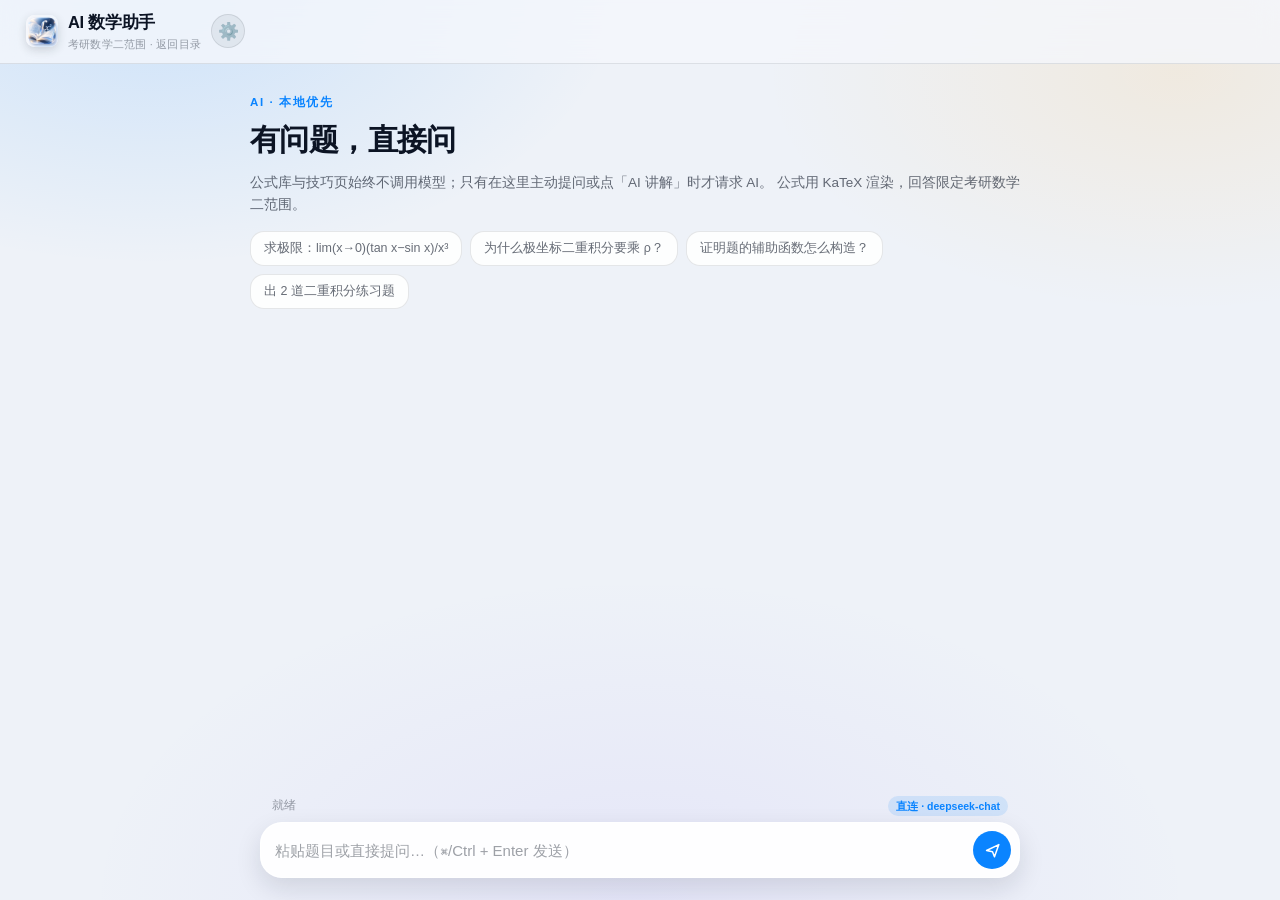
==== commit e26312df: "fix(ai): 修复公式撑破气泡与状态条遮挡；去掉顶部模式选择（统一提示词自动识别意图）；设置支持选择模型；每次回答强制显示 token 用量" ====
--- a/ai.html
+++ b/ai.html
@@ -1,4 +1,4 @@
-<!DOCTYPE html>
+﻿<!DOCTYPE html>
 <html lang="zh-CN">
 <head>
   <meta charset="UTF-8">
@@ -37,12 +37,7 @@
         <span class="gear" aria-hidden="true">⚙️</span>
       </button>
     </div>
-    <nav class="topbar-row chips-row" id="modeRow" aria-label="功能选择">
-      <button class="chip active" data-mode="solve">解题助手</button>
-      <button class="chip" data-mode="explain">公式讲解</button>
-      <button class="chip" data-mode="search">智能搜索</button>
-      <button class="chip" data-mode="practice">出练习题</button>
-    </nav>
+
   </header>
 
   <main class="ai-main" id="chatLog">
@@ -60,17 +55,16 @@
     </div>
   </main>
 
-  <div class="ai-statusbar">
-    <span id="aiStatus">就绪</span>
-    <span class="ai-status-right">
-      <span class="ai-badge" id="modeBadge">解题助手</span>
-      <span class="ai-badge" id="proxyBadge" hidden>模拟</span>
-    </span>
-  </div>
-
   <div class="ai-composer" id="composer">
+    <div class="ai-statusbar">
+      <span id="aiStatus">就绪</span>
+      <span class="ai-status-right">
+        <span class="ai-badge" id="connBadge">直连</span>
+        <span class="ai-badge" id="proxyBadge" hidden>模拟</span>
+      </span>
+    </div>
     <div class="ai-composer-inner">
-      <textarea id="aiInput" rows="1" placeholder="输入题目或问题…（⌘/Ctrl + Enter 发送）" spellcheck="false"></textarea>
+      <textarea id="aiInput" rows="1" placeholder="粘贴题目或直接提问…（⌘/Ctrl + Enter 发送）" spellcheck="false"></textarea>
       <button class="ai-send" id="sendBtn" aria-label="发送">
         <svg viewBox="0 0 24 24" width="19" height="19" fill="none" stroke="currentColor" stroke-width="1.9" stroke-linecap="round" stroke-linejoin="round"><path d="M4.5 12 20 4.5 14.5 20 12 13.5 4.5 12z"/></svg>
       </button>
@@ -109,41 +103,75 @@
       <button class="ghost-btn" id="sheetClose">关闭</button>
     </div>
     <div class="sheet-body">
-      <details class="cfg-help" open>
-        <summary>怎么填 API（30 秒看懂）</summary>
-        <ol>
-          <li><b>电脑上用</b>：把项目里的 <code>.env.example</code> 复制成 <code>.env</code>，填一行
-            <code>DEEPSEEK_API_KEY=sk-你的密钥</code>，双击 <code>start-ai.cmd</code>，
-            打开 <code>http://127.0.0.1:8765/ai.html</code> 即可（同源代理，这里不用填任何东西）。</li>
-          <li><b>手机 / 线上（GitHub Pages）</b>：网页没有后端，必须先部署一个代理（Cloudflare Worker，免费额度足够个人用），
-            再把它给你的 <code>https://xxx.workers.dev/api/chat</code> 填到下面的「代理地址」。步骤见
-            <a href="AI-SETUP.md" target="_blank" rel="noopener">AI-SETUP.md</a>。</li>
-          <li>填完点「测试连接」，看到 ✅ 就说明通了。</li>
-        </ol>
-        <p class="cfg-help-warn">密钥永远不要填在本页——本页只填代理地址。网页是公开的，填进来等于公开泄露。</p>
-      </details>
+      <div class="seg" id="connSeg" role="tablist" aria-label="连接方式">
+        <button type="button" class="seg-btn active" data-conn="direct">直连（最简单）</button>
+        <button type="button" class="seg-btn" data-conn="proxy">代理（更安全）</button>
+      </div>
+
+      <!-- 直连：手机浏览器直接填 Key，存在本机 -->
+      <div id="directFields">
+        <label class="field">
+          <span>DeepSeek API 密钥</span>
+          <input id="cfgKey" type="password" placeholder="sk-…" autocomplete="off" spellcheck="false">
+          <em>只保存在本机浏览器（localStorage），只发给 api.deepseek.com；换设备/清缓存即失效。</em>
+        </label>
+        <label class="field">
+          <span>接口地址</span>
+          <input id="cfgBase" type="url" placeholder="https://api.deepseek.com" autocomplete="off">
+          <em>默认官方地址；如果你用的是兼容网关，填它的地址（不带 /chat/completions）。</em>
+        </label>
+        <p class="cfg-help-warn">公用设备、借给别人用的手机请不要保存密钥；用完点下方「清除密钥」。</p>
+      </div>
+
+      <!-- 代理：密钥在服务端，适合分享/多人 -->
+      <div id="proxyFields" hidden>
+        <label class="field">
+          <span>代理地址</span>
+          <input id="cfgProxy" type="url" placeholder="留空 = 同源 /api/chat；线上填 https://你的worker.workers.dev/api/chat" autocomplete="off">
+          <em>密钥只在服务端；这里只填代理地址。</em>
+        </label>
+        <label class="field">
+          <span>访问口令（可选）</span>
+          <input id="cfgToken" type="text" placeholder="Worker 设置了 APP_TOKEN 时填写" autocomplete="off">
+          <em>对应请求头 x-app-token，防止他人白用你的额度。</em>
+        </label>
+      </div>
 
       <label class="field">
-        <span>代理地址</span>
-        <input id="cfgProxy" type="url" placeholder="留空 = 同源 /api/chat；线上填 https://你的worker.workers.dev/api/chat" autocomplete="off">
-        <em>API Key 只保存在服务端；这里只填代理地址。</em>
+        <span>模型</span>
+        <select id="cfgModel">
+          <option value="deepseek-chat">deepseek-chat（通用对话，快且便宜）</option>
+          <option value="deepseek-reasoner">deepseek-reasoner（推理更强，更慢更贵）</option>
+          <option value="__custom">自定义模型名…</option>
+        </select>
+        <input id="cfgModelCustom" type="text" placeholder="例如 deepseek-chat" hidden autocomplete="off" spellcheck="false">
+        <em>模型决定能力与单价，具体计费以 DeepSeek 官方文档为准；换模型后旧缓存不命中。</em>
       </label>
-      <label class="field">
-        <span>访问口令（可选）</span>
-        <input id="cfgToken" type="text" placeholder="Worker 设置了 APP_TOKEN 时填写" autocomplete="off">
-        <em>对应请求头 x-app-token，防止他人白用你的额度。</em>
-      </label>
+
       <label class="field">
         <span>单次输出上限 max_tokens</span>
         <input id="cfgTokens" type="number" min="200" max="1200" step="100" value="800">
         <em>越大越贵越慢；公式讲解 600~800、解题 800~1000 足够。</em>
       </label>
+
       <div class="field-row">
         <button class="ghost-btn" id="testConn">测试连接</button>
-        <button class="ghost-btn" id="clearCache">清空答案缓存</button>
+        <button class="ghost-btn" id="clearKey" hidden>清除密钥</button>
+        <button class="ghost-btn" id="clearCache">清空缓存</button>
         <button class="ghost-btn primary" id="saveCfg">保存</button>
       </div>
       <p class="field-note" id="cfgNote"></p>
+
+      <details class="cfg-help">
+        <summary>两种方式怎么选？</summary>
+        <ol>
+          <li><b>直连</b>：打开本页 → 粘密钥 → 保存 → 测试连接。手机上一分钟搞定，适合自己用。
+            密钥仅存在这台设备的浏览器里，不走任何第三方服务器。</li>
+          <li><b>代理</b>：密钥放在服务端（Cloudflare Worker / 本机 Node 代理），网页里永远没有密钥，
+            适合分享给别人或多人使用。步骤见 <a href="AI-SETUP.md" target="_blank" rel="noopener">AI-SETUP.md</a>。</li>
+          <li>两种方式都只在你点发送 / 点「AI 讲解」时才请求模型。</li>
+        </ol>
+      </details>
     </div>
   </div>
 
--- a/ai.css
+++ b/ai.css
@@ -1,4 +1,4 @@
-/* ============================================================
+﻿/* ============================================================
    AI 数学助手 · 样式（延续 iOS 风格，尽量轻量）
    ============================================================ */
 
@@ -166,22 +166,7 @@
 .local-ask { margin-top: 4px; }
 
 /* ---------------- 状态条 ---------------- */
-.ai-statusbar {
-  position: fixed;
-  left: 50%;
-  transform: translateX(-50%);
-  bottom: calc(var(--tabbar-h) + 16px + env(safe-area-inset-bottom, 0px));
-  width: min(820px, calc(100% - 24px));
-  display: flex;
-  align-items: center;
-  justify-content: space-between;
-  gap: 8px;
-  padding: 0 6px;
-  font-size: 11.5px;
-  color: var(--ink-3);
-  pointer-events: none;
-  z-index: 45;
-}
+
 
 .ai-status-right { display: flex; gap: 6px; }
 
@@ -336,10 +321,7 @@
     bottom: 22px;
     width: min(760px, calc(100% - 40px));
   }
-  .ai-statusbar {
-    bottom: 88px;
-    width: min(760px, calc(100% - 40px));
-  }
+  
   .ai-intro h2 { font-size: 30px; }
   .bubble { font-size: 15px; }
 }
@@ -402,3 +384,93 @@
 /* 设置按钮：让 ⚙️ 在浅色下更清晰 */
 #settingsBtn { background: rgba(12, 20, 36, 0.06); }
 #settingsBtn .gear { font-size: 17px; filter: saturate(0.92) brightness(0.9); }
+
+/* 连接方式分段控件 */
+.seg {
+  display: flex;
+  gap: 4px;
+  padding: 4px;
+  border-radius: 12px;
+  background: rgba(12, 20, 36, 0.06);
+  margin-bottom: 14px;
+}
+.seg-btn {
+  flex: 1;
+  border: 0;
+  background: transparent;
+  color: var(--ink-2);
+  font-size: 13.5px;
+  font-weight: 600;
+  padding: 8px 6px;
+  border-radius: 9px;
+  cursor: pointer;
+  touch-action: manipulation;
+  transition: background 0.2s ease, color 0.2s ease;
+}
+.seg-btn.active {
+  background: #fff;
+  color: var(--ink);
+  box-shadow: 0 1px 4px rgba(16, 24, 40, 0.12);
+}
+
+/* ================= 布局修复（宽公式不再撑破气泡） ================= */
+.msg { min-width: 0; }
+.bubble { min-width: 0; }
+.msg-ai .bubble { overflow: hidden; }
+.msg-body { min-width: 0; max-width: 100%; }
+
+.md-block-math {
+  max-width: 100%;
+  overflow-x: auto;
+  overflow-y: hidden;
+  -webkit-overflow-scrolling: touch;
+}
+.md-inline-math {
+  display: inline-block;
+  max-width: 100%;
+  overflow-x: auto;
+  vertical-align: bottom;
+}
+
+/* 状态条移到输入框上方，避免被遮挡 */
+
+
+/* 设置里的下拉框 */
+.field select {
+  width: 100%;
+  box-sizing: border-box;
+  border: 0.5px solid var(--hairline);
+  border-radius: 12px;
+  padding: 10px 12px;
+  font-size: 14px;
+  font-family: inherit;
+  color: var(--ink);
+  background: rgba(12, 20, 36, 0.04);
+  appearance: none;
+  -webkit-appearance: none;
+  background-image: linear-gradient(45deg, transparent 50%, var(--ink-3) 50%),
+    linear-gradient(135deg, var(--ink-3) 50%, transparent 50%);
+  background-position: calc(100% - 17px) 17px, calc(100% - 12px) 17px;
+  background-size: 5px 5px, 5px 5px;
+  background-repeat: no-repeat;
+}
+.field select:focus { border-color: var(--accent); background-color: #fff; outline: none; }
+#cfgModelCustom { margin-top: 8px; }
+
+@media (min-width: 1024px) {
+  
+}
+
+/* 状态条改为输入框卡片内的顶行（彻底避免遮挡） */
+/* 状态条：放在输入框卡片内的顶行（静态布局，永不遮挡） */
+.ai-statusbar {
+  display: flex;
+  align-items: center;
+  justify-content: space-between;
+  gap: 8px;
+  width: 100%;
+  box-sizing: border-box;
+  padding: 0 12px 6px;
+  font-size: 11.5px;
+  color: var(--ink-3);
+}
